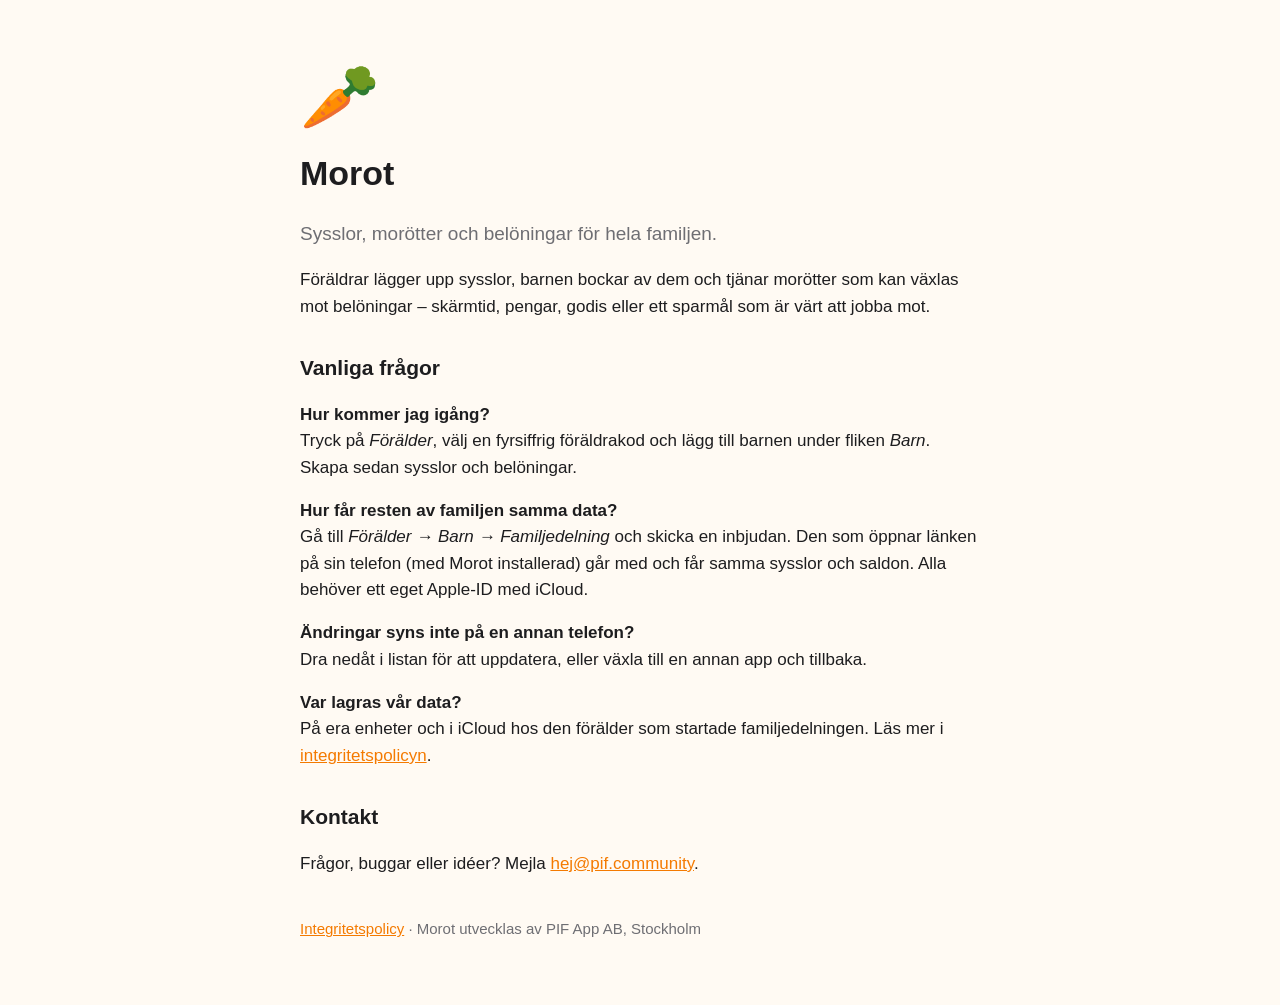
==== index.html @ 436e4d04 "Support- och integritetssidor för Morot" ====
<!doctype html>
<html lang="sv">
<head>
<meta charset="utf-8"><meta name="viewport" content="width=device-width, initial-scale=1">
<title>Morot – support</title>
<link rel="stylesheet" href="stil.css">
</head>
<body><main>
<div class="ikon">🥕</div>
<h1>Morot</h1>
<p class="lede">Sysslor, morötter och belöningar för hela familjen.</p>

<p>Föräldrar lägger upp sysslor, barnen bockar av dem och tjänar morötter som kan växlas mot belöningar – skärmtid, pengar, godis eller ett sparmål som är värt att jobba mot.</p>

<h2>Vanliga frågor</h2>
<p><strong>Hur kommer jag igång?</strong><br>Tryck på <em>Förälder</em>, välj en fyrsiffrig föräldrakod och lägg till barnen under fliken <em>Barn</em>. Skapa sedan sysslor och belöningar.</p>
<p><strong>Hur får resten av familjen samma data?</strong><br>Gå till <em>Förälder → Barn → Familjedelning</em> och skicka en inbjudan. Den som öppnar länken på sin telefon (med Morot installerad) går med och får samma sysslor och saldon. Alla behöver ett eget Apple-ID med iCloud.</p>
<p><strong>Ändringar syns inte på en annan telefon?</strong><br>Dra nedåt i listan för att uppdatera, eller växla till en annan app och tillbaka.</p>
<p><strong>Var lagras vår data?</strong><br>På era enheter och i iCloud hos den förälder som startade familjedelningen. Läs mer i <a href="integritet.html">integritetspolicyn</a>.</p>

<h2>Kontakt</h2>
<p>Frågor, buggar eller idéer? Mejla <a href="mailto:hej@pif.community">hej@pif.community</a>.</p>

<nav><a href="integritet.html">Integritetspolicy</a> · Morot utvecklas av PIF App AB, Stockholm</nav>
</main></body>
</html>
---- stil.css ----
:root { color-scheme: light dark; --accent: #f47a00; --text: #1d1d1f; --muted: #6e6e73; --bg: #fffaf3; }
@media (prefers-color-scheme: dark) { :root { --text: #f5f5f7; --muted: #a1a1a6; --bg: #1c1a17; } }
body { margin: 0; background: var(--bg); color: var(--text); font: 17px/1.55 -apple-system, BlinkMacSystemFont, "Segoe UI", sans-serif; }
main { max-width: 680px; margin: 0 auto; padding: 48px 20px 64px; }
h1 { font-size: 34px; margin: 0 0 8px; } h2 { font-size: 21px; margin-top: 32px; }
.ikon { font-size: 64px; } .lede { color: var(--muted); font-size: 19px; }
a { color: var(--accent); } nav { margin-top: 40px; color: var(--muted); font-size: 15px; }
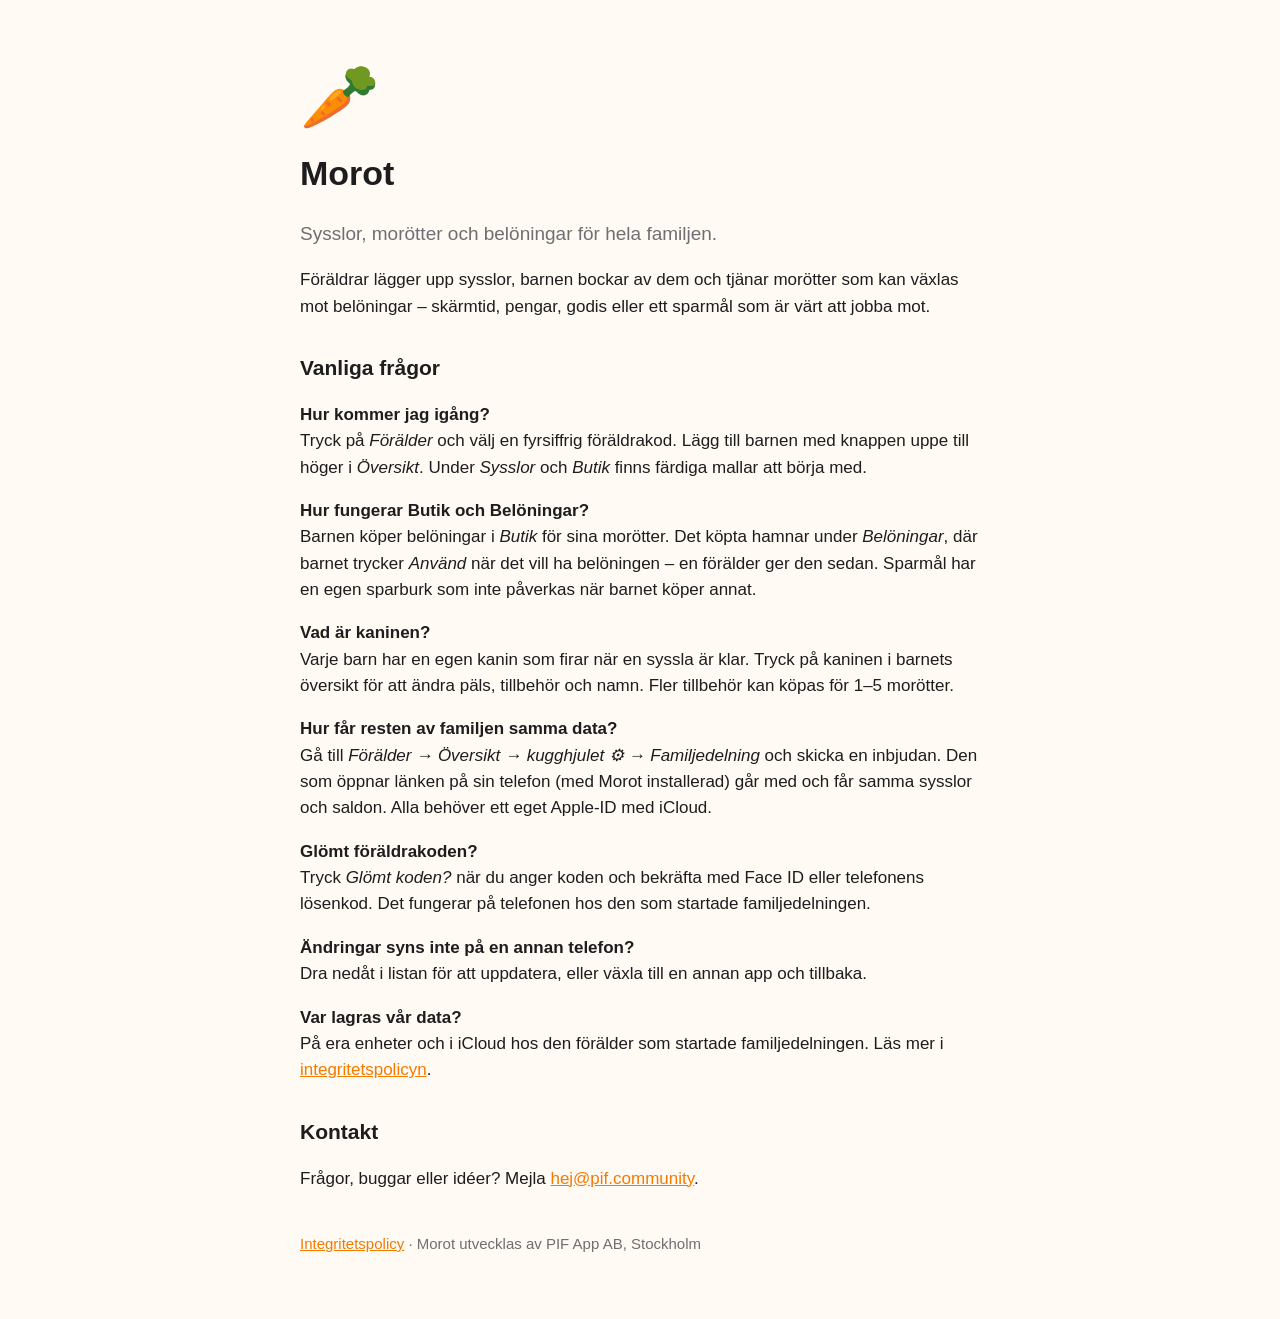
==== commit ef449fbd: "Uppdatera för version 1.0.1: nya flikar, kanin, butik, foton" ====
--- a/index.html
+++ b/index.html
@@ -13,8 +13,11 @@
 <p>Föräldrar lägger upp sysslor, barnen bockar av dem och tjänar morötter som kan växlas mot belöningar – skärmtid, pengar, godis eller ett sparmål som är värt att jobba mot.</p>
 
 <h2>Vanliga frågor</h2>
-<p><strong>Hur kommer jag igång?</strong><br>Tryck på <em>Förälder</em>, välj en fyrsiffrig föräldrakod och lägg till barnen under fliken <em>Barn</em>. Skapa sedan sysslor och belöningar.</p>
-<p><strong>Hur får resten av familjen samma data?</strong><br>Gå till <em>Förälder → Barn → Familjedelning</em> och skicka en inbjudan. Den som öppnar länken på sin telefon (med Morot installerad) går med och får samma sysslor och saldon. Alla behöver ett eget Apple-ID med iCloud.</p>
+<p><strong>Hur kommer jag igång?</strong><br>Tryck på <em>Förälder</em> och välj en fyrsiffrig föräldrakod. Lägg till barnen med knappen uppe till höger i <em>Översikt</em>. Under <em>Sysslor</em> och <em>Butik</em> finns färdiga mallar att börja med.</p>
+<p><strong>Hur fungerar Butik och Belöningar?</strong><br>Barnen köper belöningar i <em>Butik</em> för sina morötter. Det köpta hamnar under <em>Belöningar</em>, där barnet trycker <em>Använd</em> när det vill ha belöningen – en förälder ger den sedan. Sparmål har en egen sparburk som inte påverkas när barnet köper annat.</p>
+<p><strong>Vad är kaninen?</strong><br>Varje barn har en egen kanin som firar när en syssla är klar. Tryck på kaninen i barnets översikt för att ändra päls, tillbehör och namn. Fler tillbehör kan köpas för 1–5 morötter.</p>
+<p><strong>Hur får resten av familjen samma data?</strong><br>Gå till <em>Förälder → Översikt → kugghjulet ⚙︎ → Familjedelning</em> och skicka en inbjudan. Den som öppnar länken på sin telefon (med Morot installerad) går med och får samma sysslor och saldon. Alla behöver ett eget Apple-ID med iCloud.</p>
+<p><strong>Glömt föräldrakoden?</strong><br>Tryck <em>Glömt koden?</em> när du anger koden och bekräfta med Face ID eller telefonens lösenkod. Det fungerar på telefonen hos den som startade familjedelningen.</p>
 <p><strong>Ändringar syns inte på en annan telefon?</strong><br>Dra nedåt i listan för att uppdatera, eller växla till en annan app och tillbaka.</p>
 <p><strong>Var lagras vår data?</strong><br>På era enheter och i iCloud hos den förälder som startade familjedelningen. Läs mer i <a href="integritet.html">integritetspolicyn</a>.</p>
 
